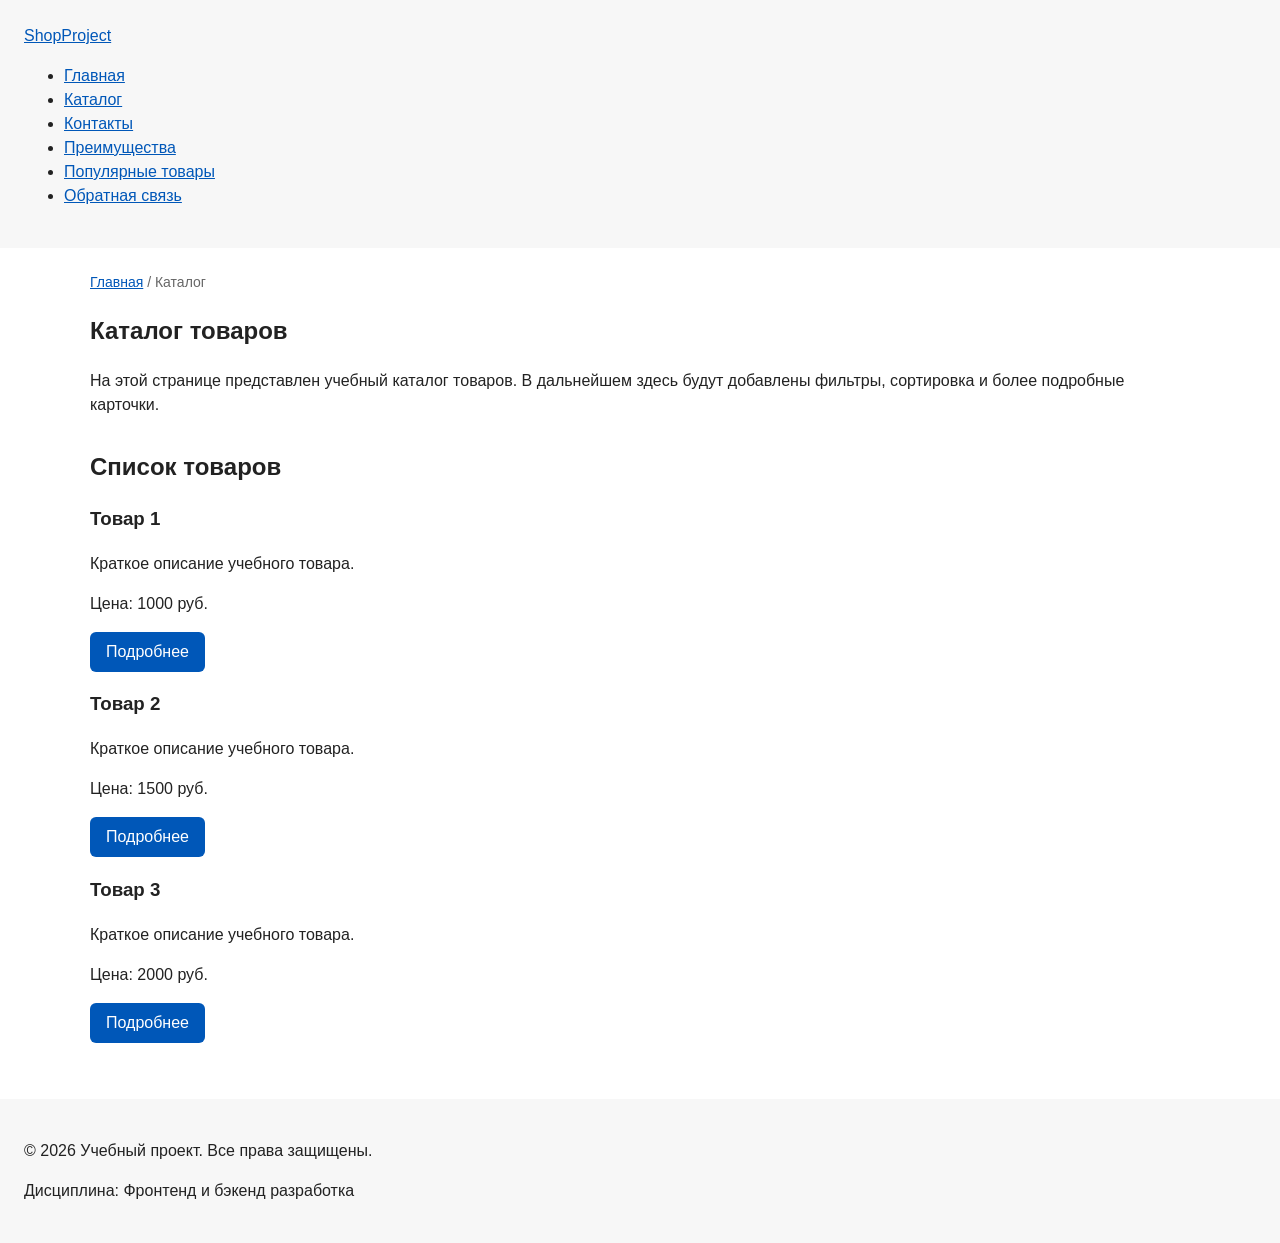
==== catalog.html @ a3698ce0 "feat: add multi-page structure navigation and anchors" ====
<!DOCTYPE html>
<html lang="ru">
<head>
  <meta charset="UTF-8">
  <meta name="viewport" content="width=device-width, initial-scale=1.0">
  <meta name="description" content="Каталог товаров учебного интернет-магазина.">
  <title>Каталог товаров — Учебный интернет-магазин</title>
  <link rel="stylesheet" href="css/style.css">
</head>
<body>
  <header>
    <div class="site-header">
      <a class="site-logo" href="index.html">ShopProject</a>

      <nav class="site-nav" aria-label="Основная навигация">
        <ul class="site-nav__list">
          <li><a href="index.html">Главная</a></li>
          <li><a href="catalog.html">Каталог</a></li>
          <li><a href="contacts.html">Контакты</a></li>
          <li><a href="index.html#advantages">Преимущества</a></li>
          <li><a href="index.html#popular">Популярные товары</a></li>
          <li><a href="index.html#contacts">Обратная связь</a></li>
        </ul>
      </nav>
    </div>
  </header>

  <main>
    <nav class="breadcrumbs" aria-label="Хлебные крошки">
      <a href="index.html">Главная</a>
      <span>Каталог</span>
    </nav>

    <section class="section">
      <h1>Каталог товаров</h1>
      <p>
        На этой странице представлен учебный каталог товаров.
        В дальнейшем здесь будут добавлены фильтры, сортировка и более
        подробные карточки.
      </p>
    </section>

    <section class="section">
      <h2>Список товаров</h2>

      <article class="product-card">
        <h3>Товар 1</h3>
        <p>Краткое описание учебного товара.</p>
        <p>Цена: 1000 руб.</p>
        <a class="button" href="index.html#popular">Подробнее</a>
      </article>

      <article class="product-card">
        <h3>Товар 2</h3>
        <p>Краткое описание учебного товара.</p>
        <p>Цена: 1500 руб.</p>
        <a class="button" href="index.html#popular">Подробнее</a>
      </article>

      <article class="product-card">
        <h3>Товар 3</h3>
        <p>Краткое описание учебного товара.</p>
        <p>Цена: 2000 руб.</p>
        <a class="button" href="index.html#popular">Подробнее</a>
      </article>
    </section>
  </main>

  <footer>
    <p>&copy; 2026 Учебный проект. Все права защищены.</p>
    <p>Дисциплина: Фронтенд и бэкенд разработка</p>
  </footer>
</body>
</html>
---- css/style.css ----
/* ===============================
   1. Переменные проекта
   =============================== */
:root {
  /* Основные цвета проекта */
  --color-bg: #ffffff;
  --color-text: #222222;
  --color-muted: #666666;
  --color-primary: #0057b8;
  --color-primary-dark: #003f86;
  --color-border: #dddddd;
  --color-surface: #f7f7f7;
  --color-surface-accent: #eef5ff;
  --color-danger: #b00020;
  --color-success: #168a2f;
  --color-success-bg: #eefaf0;
  --color-white: #ffffff;

  /* Отступы */
  --space-xs: 4px;
  --space-sm: 8px;
  --space-md: 16px;
  --space-lg: 24px;
  --space-xl: 32px;

  /* Скругления */
  --radius-sm: 6px;
  --radius-md: 8px;
  --radius-lg: 12px;

  /* Размеры */
  --container-width: 1100px;
}

/* ===============================
   2. Базовые стили
   =============================== */
* {
  box-sizing: border-box;
}

body {
  margin: 0;
  font-family: Arial, sans-serif;
  line-height: 1.5;
  color: var(--color-text);
  background-color: var(--color-bg);
}
header,
main,
footer {
  padding: var(--space-lg);
}
header {
  background-color: var(--color-surface);
}

footer {
  background-color: var(--color-surface);
}

/* ===============================
   3. Общие элементы интерфейса
   =============================== */
a {
  color: var(--color-primary);
}

a:hover {
  color: var(--color-primary-dark);
}

a:focus-visible {
  outline: 2px solid var(--color-primary);
  outline-offset: 3px;
}
.button {
  display: inline-block;
  padding: var(--space-sm) var(--space-md);
  color: var(--color-white);
  background-color: var(--color-primary);
  text-decoration: none;
  border: none;
  border-radius: var(--radius-sm);
  cursor: pointer;
}

.button:hover {
  background-color: var(--color-primary-dark);
}

.button:focus-visible {
  outline: 2px solid var(--color-primary);
  outline-offset: 3px;
}

.button:disabled {
  opacity: 0.6;
  cursor: not-allowed;
}

/* ===============================
   4. Компоненты страницы
   =============================== */
.hero {
  max-width: var(--container-width);
  margin: 0 auto var(--space-xl);
  padding: var(--space-xl) var(--space-lg);
  background-color: var(--color-surface-accent);
  border-radius: var(--radius-lg);
}

.section {
  max-width: var(--container-width);
  margin: 0 auto var(--space-xl);
}

.section h2 {
  margin-top: 0;
}
.aside-info {
  max-width: var(--container-width);
  margin: 0 auto var(--space-xl);
  padding: var(--space-md);
  border-left: 4px solid var(--color-primary);
  background-color: var(--color-surface);
}

/* ===============================
   5. Форма и модальное окно
   =============================== */

.order-dialog {
  width: min(100% - 32px, 560px);
  padding: var(--space-lg);
  border: none;
  border-radius: var(--radius-lg);
}

.order-dialog::backdrop {
  background-color: rgba(0, 0, 0, 0.5);
}

.form-field {
  margin-bottom: var(--space-md);
}

.form-field label {
  display: block;
  margin-bottom: var(--space-xs);
}

.form-field input,
.form-field select,
.form-field textarea {
  width: 100%;
  padding: 10px 12px;
  border: 1px solid var(--color-border);
  border-radius: var(--radius-sm);
  font: inherit;
}

.form-field input[type="checkbox"] {
  width: auto;
}

.form-field small {
  display: block;
  margin-top: var(--space-xs);
  color: var(--color-muted);
}
.form-field input:hover,
.form-field select:hover,
.form-field textarea:hover {
  border-color: var(--color-primary);
}

.form-field input:focus-visible,
.form-field select:focus-visible,
.form-field textarea:focus-visible,
.form-actions button:focus-visible {
  outline: 2px solid var(--color-primary);
  outline-offset: 3px;
}

[aria-invalid="true"] {
  border-color: var(--color-danger);
}
.success-message {
  max-width: var(--container-width);
  margin: var(--space-lg) auto;
  padding: var(--space-md);
  border-left: 4px solid var(--color-success);
  background-color: var(--color-success-bg);
}
.breadcrumbs {
  max-width: var(--container-width);
  margin: 0 auto var(--space-md);
  font-size: 14px;
  color: var(--color-muted);
}

.breadcrumbs a {
  color: var(--color-primary);
}

.breadcrumbs span::before {
  content: " / ";
  color: var(--color-muted);
}
html {
  scroll-behavior: smooth;
}
:target {
  outline: 2px dashed var(--color-primary);
  outline-offset: 4px;
}
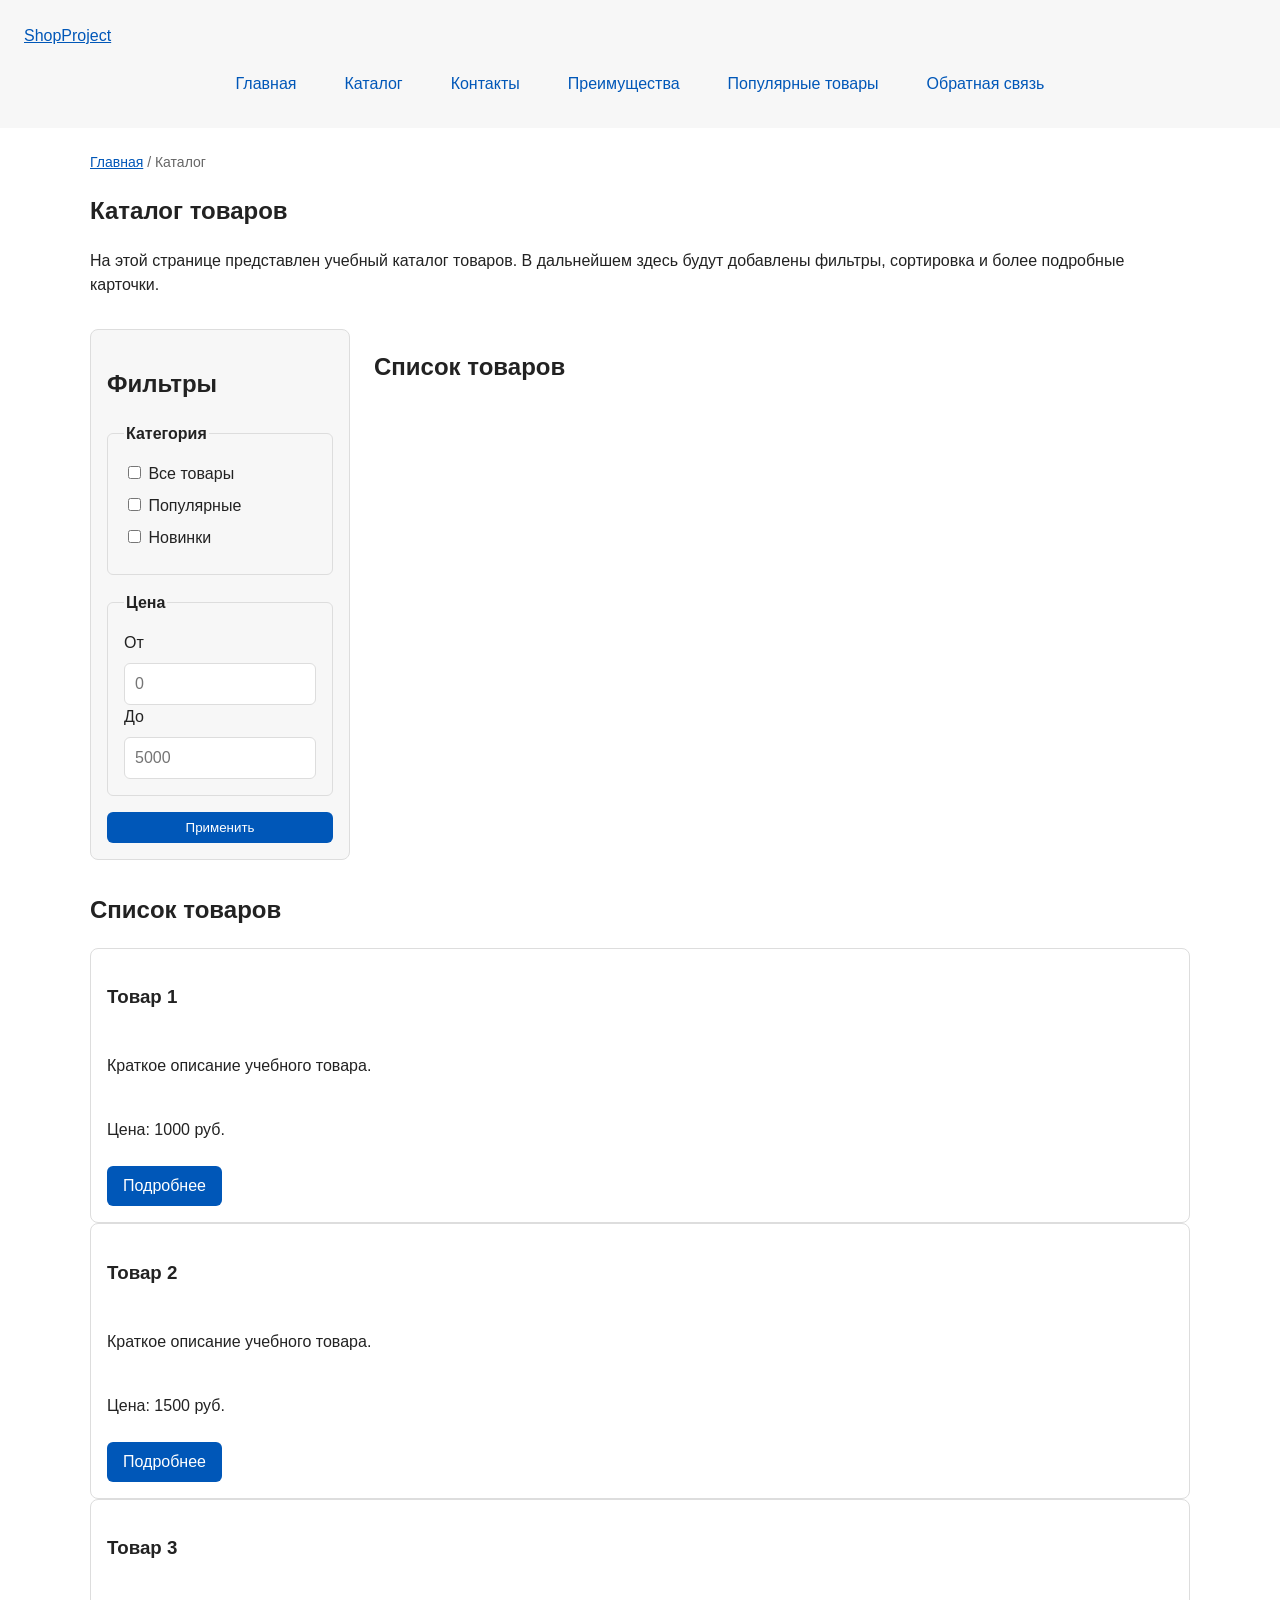
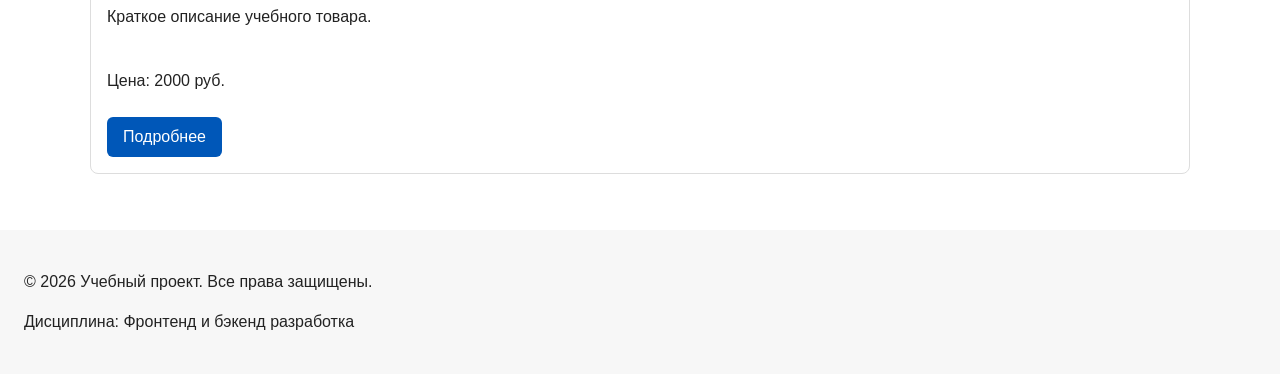
==== commit 77a008eb: "feat: add flex navigation and grid catalog layout" ====
--- a/catalog.html
+++ b/catalog.html
@@ -39,6 +39,51 @@
         подробные карточки.
       </p>
     </section>
+    <section class="catalog-layout">
+        <aside class="catalog-filters">
+            <h2>Фильтры</h2>
+
+            <form class="filters-form" action="#" method="get">
+            <fieldset>
+                <legend>Категория</legend>
+
+                <label>
+                <input type="checkbox" name="category" value="all">
+                Все товары
+                </label>
+
+                <label>
+                <input type="checkbox" name="category" value="popular">
+                Популярные
+                </label>
+
+                <label>
+                <input type="checkbox" name="category" value="new">
+                Новинки
+                </label>
+            </fieldset>
+
+            <fieldset>
+                <legend>Цена</legend>
+
+                <label for="price-from">От</label>
+                <input id="price-from" name="price-from" type="number" min="0" placeholder="0">
+
+                <label for="price-to">До</label>
+                <input id="price-to" name="price-to" type="number" min="0" placeholder="5000">
+            </fieldset>
+
+            <button class="button" type="submit">Применить</button>
+            </form>
+        </aside>
+    <section class="catalog-products">
+        <h2>Список товаров</h2>
+
+        <div class="products-grid">
+        <!-- Карточки товаров -->
+        </div>
+    </section>
+    </section>
 
     <section class="section">
       <h2>Список товаров</h2>
--- a/css/style.css
+++ b/css/style.css
@@ -215,3 +215,93 @@
   outline: 2px dashed var(--color-primary);
   outline-offset: 4px;
 }
+.site-nav__list {
+  display: flex;
+  flex-wrap: wrap;
+  justify-content: center;
+  align-items: center;
+  gap: var(--space-md);
+  padding: 0;
+  margin: var(--space-md) 0 0;
+  list-style: none;
+}
+.site-nav__list a {
+  display: inline-block;
+  padding: var(--space-sm) var(--space-md);
+  color: var(--color-primary);
+  text-decoration: none;
+  border-radius: var(--radius-sm);
+}
+
+.site-nav__list a:hover {
+  color: var(--color-white);
+  background-color: var(--color-primary);
+}
+.products-grid {
+  display: grid;
+  grid-template-columns: repeat(3, 1fr);
+  gap: var(--space-lg);
+}
+.product-card {
+  display: flex;
+  flex-direction: column;
+  gap: var(--space-sm);
+  margin-bottom: 0;
+  padding: var(--space-md);
+  border: 1px solid var(--color-border);
+  border-radius: var(--radius-md);
+  background-color: var(--color-bg);
+}
+
+.product-card .button {
+  margin-top: auto;
+  align-self: flex-start;
+}
+.catalog-layout {
+  max-width: var(--container-width);
+  margin: 0 auto var(--space-xl);
+  display: grid;
+  grid-template-columns: 260px 1fr;
+  grid-template-areas: "filters products";
+  gap: var(--space-lg);
+}
+
+.catalog-filters {
+  grid-area: filters;
+  padding: var(--space-md);
+  border: 1px solid var(--color-border);
+  border-radius: var(--radius-md);
+  background-color: var(--color-surface);
+}
+
+.catalog-products {
+  grid-area: products;
+}
+.filters-form {
+  display: grid;
+  gap: var(--space-md);
+}
+
+.filters-form fieldset {
+  margin: 0;
+  padding: var(--space-md);
+  border: 1px solid var(--color-border);
+  border-radius: var(--radius-sm);
+}
+
+.filters-form legend {
+  font-weight: 700;
+}
+
+.filters-form label {
+  display: block;
+  margin-bottom: var(--space-sm);
+}
+
+.filters-form input[type="number"] {
+  width: 100%;
+  padding: 8px 10px;
+  border: 1px solid var(--color-border);
+  border-radius: var(--radius-sm);
+  font: inherit;
+}
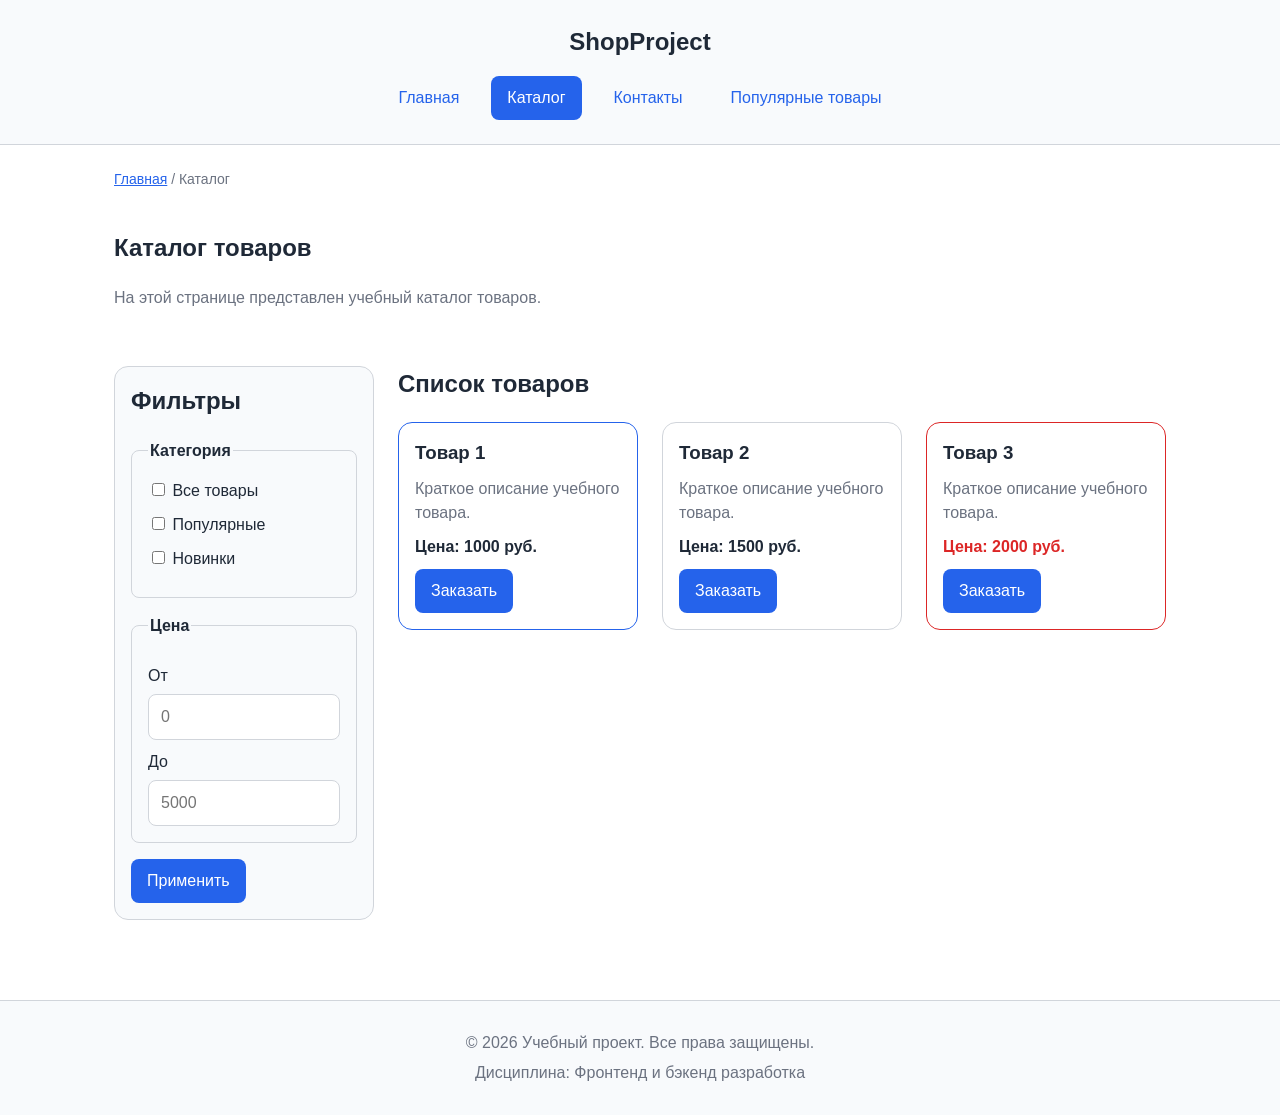
==== commit 3585d90c: "refactor: apply BEM naming to CSS classes" ====
--- a/catalog.html
+++ b/catalog.html
@@ -6,114 +6,146 @@
   <meta name="description" content="Каталог товаров учебного интернет-магазина.">
   <title>Каталог товаров — Учебный интернет-магазин</title>
   <link rel="stylesheet" href="css/style.css">
+  <script src="js/main.js" defer></script>
 </head>
 <body>
-  <header>
-    <div class="site-header">
-      <a class="site-logo" href="index.html">ShopProject</a>
-
+  <header class="site-header">
+    <div class="site-header__inner">
+      <a class="site-header__logo" href="index.html">ShopProject</a>
       <nav class="site-nav" aria-label="Основная навигация">
         <ul class="site-nav__list">
-          <li><a href="index.html">Главная</a></li>
-          <li><a href="catalog.html">Каталог</a></li>
-          <li><a href="contacts.html">Контакты</a></li>
-          <li><a href="index.html#advantages">Преимущества</a></li>
-          <li><a href="index.html#popular">Популярные товары</a></li>
-          <li><a href="index.html#contacts">Обратная связь</a></li>
+          <li class="site-nav__item"><a class="site-nav__link" href="index.html">Главная</a></li>
+          <li class="site-nav__item"><a class="site-nav__link site-nav__link--active" href="catalog.html">Каталог</a></li>
+          <li class="site-nav__item"><a class="site-nav__link" href="contacts.html">Контакты</a></li>
+          <li class="site-nav__item"><a class="site-nav__link" href="index.html#popular">Популярные товары</a></li>
         </ul>
       </nav>
     </div>
   </header>
-
   <main>
     <nav class="breadcrumbs" aria-label="Хлебные крошки">
-      <a href="index.html">Главная</a>
-      <span>Каталог</span>
+      <a class="breadcrumbs__link" href="index.html">Главная</a>
+      <span class="breadcrumbs__current">Каталог</span>
     </nav>
 
     <section class="section">
-      <h1>Каталог товаров</h1>
-      <p>
-        На этой странице представлен учебный каталог товаров.
-        В дальнейшем здесь будут добавлены фильтры, сортировка и более
-        подробные карточки.
-      </p>
-    </section>
-    <section class="catalog-layout">
-        <aside class="catalog-filters">
-            <h2>Фильтры</h2>
-
-            <form class="filters-form" action="#" method="get">
-            <fieldset>
-                <legend>Категория</legend>
-
-                <label>
-                <input type="checkbox" name="category" value="all">
-                Все товары
-                </label>
-
-                <label>
-                <input type="checkbox" name="category" value="popular">
-                Популярные
-                </label>
-
-                <label>
-                <input type="checkbox" name="category" value="new">
-                Новинки
-                </label>
-            </fieldset>
-
-            <fieldset>
-                <legend>Цена</legend>
-
-                <label for="price-from">От</label>
-                <input id="price-from" name="price-from" type="number" min="0" placeholder="0">
-
-                <label for="price-to">До</label>
-                <input id="price-to" name="price-to" type="number" min="0" placeholder="5000">
-            </fieldset>
-
-            <button class="button" type="submit">Применить</button>
-            </form>
-        </aside>
-    <section class="catalog-products">
-        <h2>Список товаров</h2>
-
-        <div class="products-grid">
-        <!-- Карточки товаров -->
-        </div>
-    </section>
+      <h1 class="section__title">Каталог товаров</h1>
+      <p class="section__text">На этой странице представлен учебный каталог товаров.</p>
     </section>
 
-    <section class="section">
-      <h2>Список товаров</h2>
+    <section class="catalog-layout">
+      <aside class="catalog-filters">
+        <h2 class="catalog-filters__title">Фильтры</h2>
+        <form class="catalog-filters__form" action="#" method="get">
+          <fieldset class="catalog-filters__group">
+            <legend class="catalog-filters__legend">Категория</legend>
+            <label class="catalog-filters__option"><input class="catalog-filters__checkbox" type="checkbox" name="category" value="all"> Все товары</label>
+            <label class="catalog-filters__option"><input class="catalog-filters__checkbox" type="checkbox" name="category" value="popular"> Популярные</label>
+            <label class="catalog-filters__option"><input class="catalog-filters__checkbox" type="checkbox" name="category" value="new"> Новинки</label>
+          </fieldset>
+          <fieldset class="catalog-filters__group">
+            <legend class="catalog-filters__legend">Цена</legend>
+            <label class="catalog-filters__label" for="price-from">От</label>
+            <input class="catalog-filters__input" id="price-from" name="price-from" type="number" min="0" placeholder="0">
+            <label class="catalog-filters__label" for="price-to">До</label>
+            <input class="catalog-filters__input" id="price-to" name="price-to" type="number" min="0" placeholder="5000">
+          </fieldset>
+          <button class="button button--primary" type="submit">Применить</button>
+        </form>
+      </aside>
 
-      <article class="product-card">
-        <h3>Товар 1</h3>
-        <p>Краткое описание учебного товара.</p>
-        <p>Цена: 1000 руб.</p>
-        <a class="button" href="index.html#popular">Подробнее</a>
-      </article>
-
-      <article class="product-card">
-        <h3>Товар 2</h3>
-        <p>Краткое описание учебного товара.</p>
-        <p>Цена: 1500 руб.</p>
-        <a class="button" href="index.html#popular">Подробнее</a>
-      </article>
-
-      <article class="product-card">
-        <h3>Товар 3</h3>
-        <p>Краткое описание учебного товара.</p>
-        <p>Цена: 2000 руб.</p>
-        <a class="button" href="index.html#popular">Подробнее</a>
-      </article>
+      <section class="catalog-products">
+        <h2 class="catalog-products__title">Список товаров</h2>
+        <div class="products-grid">
+          <article class="product-card product-card--featured">
+            <h3 class="product-card__title">Товар 1</h3>
+            <p class="product-card__description">Краткое описание учебного товара.</p>
+            <p class="product-card__price">Цена: 1000 руб.</p>
+            <button class="button button--primary product-card__button" type="button" data-product="Товар 1">Заказать</button>
+          </article>
+          <article class="product-card">
+            <h3 class="product-card__title">Товар 2</h3>
+            <p class="product-card__description">Краткое описание учебного товара.</p>
+            <p class="product-card__price">Цена: 1500 руб.</p>
+            <button class="button button--primary product-card__button" type="button" data-product="Товар 2">Заказать</button>
+          </article>
+          <article class="product-card product-card--discount">
+            <h3 class="product-card__title">Товар 3</h3>
+            <p class="product-card__description">Краткое описание учебного товара.</p>
+            <p class="product-card__price">Цена: 2000 руб.</p>
+            <button class="button button--primary product-card__button" type="button" data-product="Товар 3">Заказать</button>
+          </article>
+        </div>
+      </section>
     </section>
   </main>
+  <footer class="site-footer" id="contacts">
+    <div class="site-footer__inner">
+      <p class="site-footer__text">&copy; 2026 Учебный проект. Все права защищены.</p>
+      <p class="site-footer__text">Дисциплина: Фронтенд и бэкенд разработка</p>
+    </div>
+  </footer>
+  <dialog class="order-dialog" id="order-dialog" aria-labelledby="order-dialog-title">
+    <h2 class="order-dialog__title" id="order-dialog-title">Оформление заявки</h2>
+    <form class="order-form" id="order-form" action="#" method="post" novalidate>
+      <input id="selected-product" name="selected-product" type="hidden">
 
-  <footer>
-    <p>&copy; 2026 Учебный проект. Все права защищены.</p>
-    <p>Дисциплина: Фронтенд и бэкенд разработка</p>
-  </footer>
+      <div class="order-form__field">
+        <label class="order-form__label" for="order-name">Имя</label>
+        <input class="order-form__input" id="order-name" name="name" type="text"
+               placeholder="Введите ваше имя" minlength="2" autocomplete="given-name" required>
+      </div>
+
+      <div class="order-form__field">
+        <label class="order-form__label" for="order-email">E-mail</label>
+        <input class="order-form__input" id="order-email" name="email" type="email"
+               placeholder="example@mail.ru" autocomplete="email" required>
+      </div>
+
+      <div class="order-form__field">
+        <label class="order-form__label" for="order-phone">Телефон</label>
+        <input class="order-form__input" id="order-phone" name="phone" type="tel"
+               inputmode="tel" placeholder="+7 (900) 000-00-00"
+               pattern="^\+7 \(\d{3}\) \d{3}-\d{2}-\d{2}$" required>
+        <small class="order-form__hint">Формат: +7 (900) 000-00-00</small>
+      </div>
+
+      <div class="order-form__field">
+        <label class="order-form__label" for="order-date">Дата связи</label>
+        <input class="order-form__input" id="order-date" name="date" type="date">
+      </div>
+
+      <div class="order-form__field">
+        <label class="order-form__label" for="order-topic">Тема заявки</label>
+        <select class="order-form__select" id="order-topic" name="topic" required>
+          <option value="">Выберите тему</option>
+          <option value="product">Заказ товара</option>
+          <option value="consultation">Консультация</option>
+          <option value="delivery">Доставка</option>
+        </select>
+      </div>
+
+      <div class="order-form__field">
+        <label class="order-form__label" for="order-comment">Комментарий</label>
+        <textarea class="order-form__textarea" id="order-comment" name="comment" rows="4"
+                  placeholder="Укажите дополнительную информацию"></textarea>
+      </div>
+
+      <div class="order-form__field order-form__field--checkbox">
+        <label class="order-form__checkbox-label">
+          <input class="order-form__checkbox" id="order-agreement" name="agreement"
+                 type="checkbox" required>
+          Я согласен на обработку данных
+        </label>
+      </div>
+
+      <div class="order-form__actions">
+        <button class="button button--secondary" type="button" id="close-order-dialog">Закрыть</button>
+        <button class="button button--primary" type="submit">Отправить заявку</button>
+      </div>
+    </form>
+  </dialog>
+
+  <p class="success-message" id="success-message" hidden>Форма успешно отправлена!</p>
 </body>
 </html>
--- a/css/style.css
+++ b/css/style.css
@@ -1,220 +1,56 @@
-/* ===============================
-   1. Переменные проекта
-   =============================== */
 :root {
-  /* Основные цвета проекта */
+  --color-primary: #2563eb;
+  --color-primary-dark: #1d4ed8;
+  --color-danger: #dc2626;
+  --color-text: #1f2937;
+  --color-muted: #6b7280;
   --color-bg: #ffffff;
-  --color-text: #222222;
-  --color-muted: #666666;
-  --color-primary: #0057b8;
-  --color-primary-dark: #003f86;
-  --color-border: #dddddd;
-  --color-surface: #f7f7f7;
-  --color-surface-accent: #eef5ff;
-  --color-danger: #b00020;
-  --color-success: #168a2f;
-  --color-success-bg: #eefaf0;
+  --color-surface: #f8fafc;
+  --color-border: #d1d5db;
   --color-white: #ffffff;
-
-  /* Отступы */
-  --space-xs: 4px;
-  --space-sm: 8px;
+  --container-width: 1100px;
+  --space-xs: 6px;
+  --space-sm: 10px;
   --space-md: 16px;
   --space-lg: 24px;
-  --space-xl: 32px;
-
-  /* Скругления */
-  --radius-sm: 6px;
-  --radius-md: 8px;
-  --radius-lg: 12px;
-
-  /* Размеры */
-  --container-width: 1100px;
-}
-
-/* ===============================
-   2. Базовые стили
-   =============================== */
-* {
-  box-sizing: border-box;
-}
+  --space-xl: 40px;
+  --radius-sm: 8px;
+  --radius-md: 14px;
+  --radius-lg: 20px;
+}
+
+* { box-sizing: border-box; }
+
+html { scroll-behavior: smooth; }
 
 body {
   margin: 0;
-  font-family: Arial, sans-serif;
+  font-family: Arial, Helvetica, sans-serif;
   line-height: 1.5;
   color: var(--color-text);
   background-color: var(--color-bg);
 }
-header,
-main,
-footer {
-  padding: var(--space-lg);
-}
-header {
-  background-color: var(--color-surface);
-}
-
-footer {
-  background-color: var(--color-surface);
-}
-
-/* ===============================
-   3. Общие элементы интерфейса
-   =============================== */
-a {
-  color: var(--color-primary);
-}
-
-a:hover {
-  color: var(--color-primary-dark);
-}
-
-a:focus-visible {
-  outline: 2px solid var(--color-primary);
-  outline-offset: 3px;
-}
-.button {
-  display: inline-block;
-  padding: var(--space-sm) var(--space-md);
-  color: var(--color-white);
-  background-color: var(--color-primary);
+
+.site-header {
+  background-color: var(--color-surface);
+  border-bottom: 1px solid var(--color-border);
+}
+
+.site-header__inner {
+  max-width: var(--container-width);
+  margin: 0 auto;
+  padding: var(--space-lg);
+}
+
+.site-header__logo {
+  display: block;
+  text-align: center;
+  font-size: 24px;
+  font-weight: 700;
+  color: var(--color-text);
   text-decoration: none;
-  border: none;
-  border-radius: var(--radius-sm);
-  cursor: pointer;
-}
-
-.button:hover {
-  background-color: var(--color-primary-dark);
-}
-
-.button:focus-visible {
-  outline: 2px solid var(--color-primary);
-  outline-offset: 3px;
-}
-
-.button:disabled {
-  opacity: 0.6;
-  cursor: not-allowed;
-}
-
-/* ===============================
-   4. Компоненты страницы
-   =============================== */
-.hero {
-  max-width: var(--container-width);
-  margin: 0 auto var(--space-xl);
-  padding: var(--space-xl) var(--space-lg);
-  background-color: var(--color-surface-accent);
-  border-radius: var(--radius-lg);
-}
-
-.section {
-  max-width: var(--container-width);
-  margin: 0 auto var(--space-xl);
-}
-
-.section h2 {
-  margin-top: 0;
-}
-.aside-info {
-  max-width: var(--container-width);
-  margin: 0 auto var(--space-xl);
-  padding: var(--space-md);
-  border-left: 4px solid var(--color-primary);
-  background-color: var(--color-surface);
-}
-
-/* ===============================
-   5. Форма и модальное окно
-   =============================== */
-
-.order-dialog {
-  width: min(100% - 32px, 560px);
-  padding: var(--space-lg);
-  border: none;
-  border-radius: var(--radius-lg);
-}
-
-.order-dialog::backdrop {
-  background-color: rgba(0, 0, 0, 0.5);
-}
-
-.form-field {
-  margin-bottom: var(--space-md);
-}
-
-.form-field label {
-  display: block;
-  margin-bottom: var(--space-xs);
-}
-
-.form-field input,
-.form-field select,
-.form-field textarea {
-  width: 100%;
-  padding: 10px 12px;
-  border: 1px solid var(--color-border);
-  border-radius: var(--radius-sm);
-  font: inherit;
-}
-
-.form-field input[type="checkbox"] {
-  width: auto;
-}
-
-.form-field small {
-  display: block;
-  margin-top: var(--space-xs);
-  color: var(--color-muted);
-}
-.form-field input:hover,
-.form-field select:hover,
-.form-field textarea:hover {
-  border-color: var(--color-primary);
-}
-
-.form-field input:focus-visible,
-.form-field select:focus-visible,
-.form-field textarea:focus-visible,
-.form-actions button:focus-visible {
-  outline: 2px solid var(--color-primary);
-  outline-offset: 3px;
-}
-
-[aria-invalid="true"] {
-  border-color: var(--color-danger);
-}
-.success-message {
-  max-width: var(--container-width);
-  margin: var(--space-lg) auto;
-  padding: var(--space-md);
-  border-left: 4px solid var(--color-success);
-  background-color: var(--color-success-bg);
-}
-.breadcrumbs {
-  max-width: var(--container-width);
-  margin: 0 auto var(--space-md);
-  font-size: 14px;
-  color: var(--color-muted);
-}
-
-.breadcrumbs a {
-  color: var(--color-primary);
-}
-
-.breadcrumbs span::before {
-  content: " / ";
-  color: var(--color-muted);
-}
-html {
-  scroll-behavior: smooth;
-}
-:target {
-  outline: 2px dashed var(--color-primary);
-  outline-offset: 4px;
-}
+}
+
 .site-nav__list {
   display: flex;
   flex-wrap: wrap;
@@ -225,7 +61,8 @@
   margin: var(--space-md) 0 0;
   list-style: none;
 }
-.site-nav__list a {
+
+.site-nav__link {
   display: inline-block;
   padding: var(--space-sm) var(--space-md);
   color: var(--color-primary);
@@ -233,75 +70,195 @@
   border-radius: var(--radius-sm);
 }
 
-.site-nav__list a:hover {
+.site-nav__link:hover,
+.site-nav__link--active {
   color: var(--color-white);
   background-color: var(--color-primary);
 }
+
+.site-nav__link:focus-visible,
+.button:focus-visible,
+.order-form__input:focus-visible,
+.order-form__select:focus-visible,
+.order-form__textarea:focus-visible,
+.catalog-filters__input:focus-visible {
+  outline: 2px solid var(--color-primary);
+  outline-offset: 3px;
+}
+
+.hero,
+.section,
+.student-info,
+.catalog-layout,
+.breadcrumbs {
+  max-width: var(--container-width);
+  margin-left: auto;
+  margin-right: auto;
+}
+
+.hero {
+  padding: 64px var(--space-lg);
+  text-align: center;
+  background-color: var(--color-surface);
+  border-radius: 0 0 var(--radius-lg) var(--radius-lg);
+}
+
+.hero__title { margin: 0 0 var(--space-md); }
+.hero__text { max-width: 720px; margin: 0 auto var(--space-lg); color: var(--color-muted); }
+
+.section { padding: var(--space-xl) var(--space-lg); }
+.section__title { margin-top: 0; }
+.section__text { color: var(--color-muted); }
+
+.advantages-list,
+.contacts-list { padding-left: var(--space-lg); }
+.advantages-list__item,
+.contacts-list__item { margin-bottom: var(--space-xs); }
+
 .products-grid {
   display: grid;
   grid-template-columns: repeat(3, 1fr);
   gap: var(--space-lg);
 }
+
 .product-card {
   display: flex;
   flex-direction: column;
   gap: var(--space-sm);
-  margin-bottom: 0;
   padding: var(--space-md);
   border: 1px solid var(--color-border);
   border-radius: var(--radius-md);
   background-color: var(--color-bg);
 }
 
-.product-card .button {
-  margin-top: auto;
-  align-self: flex-start;
-}
+.product-card:hover,
+.product-card--featured { border-color: var(--color-primary); }
+.product-card--discount { border-color: var(--color-danger); }
+.product-card__title,
+.product-card__description,
+.product-card__price { margin: 0; }
+.product-card__description { color: var(--color-muted); }
+.product-card__price { font-weight: 700; }
+.product-card--discount .product-card__price { color: var(--color-danger); }
+.product-card__button { margin-top: auto; align-self: flex-start; }
+
+.student-info {
+  margin-bottom: var(--space-xl);
+  padding: var(--space-lg);
+  background-color: var(--color-surface);
+  border-radius: var(--radius-md);
+}
+.student-info__title { margin-top: 0; }
+.student-info__text { margin-bottom: 0; color: var(--color-muted); }
+
+.breadcrumbs {
+  padding: var(--space-lg) var(--space-lg) 0;
+  font-size: 14px;
+  color: var(--color-muted);
+}
+.breadcrumbs__link { color: var(--color-primary); }
+.breadcrumbs__current::before { content: " / "; color: var(--color-muted); }
+
 .catalog-layout {
-  max-width: var(--container-width);
-  margin: 0 auto var(--space-xl);
   display: grid;
   grid-template-columns: 260px 1fr;
-  grid-template-areas: "filters products";
   gap: var(--space-lg);
+  padding: 0 var(--space-lg) var(--space-xl);
 }
 
 .catalog-filters {
-  grid-area: filters;
+  align-self: start;
   padding: var(--space-md);
   border: 1px solid var(--color-border);
   border-radius: var(--radius-md);
   background-color: var(--color-surface);
 }
-
-.catalog-products {
-  grid-area: products;
-}
-.filters-form {
-  display: grid;
-  gap: var(--space-md);
-}
-
-.filters-form fieldset {
-  margin: 0;
-  padding: var(--space-md);
-  border: 1px solid var(--color-border);
-  border-radius: var(--radius-sm);
-}
-
-.filters-form legend {
-  font-weight: 700;
-}
-
-.filters-form label {
-  display: block;
-  margin-bottom: var(--space-sm);
-}
-
-.filters-form input[type="number"] {
+.catalog-filters__title,
+.catalog-products__title { margin-top: 0; }
+.catalog-filters__group {
+  margin: 0 0 var(--space-md);
+  padding: var(--space-md);
+  border: 1px solid var(--color-border);
+  border-radius: var(--radius-sm);
+}
+.catalog-filters__legend { font-weight: 700; }
+.catalog-filters__option { display: block; margin-bottom: var(--space-sm); }
+.catalog-filters__label { display: block; margin: var(--space-sm) 0 var(--space-xs); }
+.catalog-filters__input {
   width: 100%;
-  padding: 8px 10px;
+  padding: 10px 12px;
   border: 1px solid var(--color-border);
   border-radius: var(--radius-sm);
   font: inherit;
 }
+
+.button {
+  display: inline-block;
+  padding: var(--space-sm) var(--space-md);
+  border: none;
+  border-radius: var(--radius-sm);
+  font: inherit;
+  text-decoration: none;
+  cursor: pointer;
+}
+.button--primary { color: var(--color-white); background-color: var(--color-primary); }
+.button--primary:hover { background-color: var(--color-primary-dark); }
+.button--secondary { color: var(--color-primary); background-color: transparent; border: 1px solid var(--color-primary); }
+.button--secondary:hover { color: var(--color-white); background-color: var(--color-primary); }
+.button:disabled,
+.button--disabled { opacity: 0.6; cursor: not-allowed; }
+
+.order-dialog {
+  width: min(100% - 32px, 560px);
+  padding: var(--space-lg);
+  border: none;
+  border-radius: var(--radius-lg);
+}
+.order-dialog::backdrop { background-color: rgba(0, 0, 0, 0.5); }
+.order-dialog__title { margin-top: 0; }
+
+.order-form__field { margin-bottom: var(--space-md); }
+.order-form__label { display: block; margin-bottom: var(--space-xs); }
+.order-form__input,
+.order-form__select,
+.order-form__textarea {
+  width: 100%;
+  padding: 10px 12px;
+  border: 1px solid var(--color-border);
+  border-radius: var(--radius-sm);
+  font: inherit;
+}
+.order-form__input:hover,
+.order-form__select:hover,
+.order-form__textarea:hover { border-color: var(--color-primary); }
+.order-form__textarea { resize: vertical; }
+.order-form__hint { display: block; margin-top: var(--space-xs); color: var(--color-muted); }
+.order-form__checkbox-label { display: flex; gap: var(--space-sm); align-items: center; }
+.order-form__actions { display: flex; gap: var(--space-md); margin-top: var(--space-lg); }
+
+.success-message {
+  max-width: var(--container-width);
+  margin: var(--space-lg) auto;
+  padding: var(--space-md);
+  text-align: center;
+  border: 1px solid var(--color-primary);
+  border-radius: var(--radius-sm);
+}
+
+.site-footer {
+  margin-top: var(--space-xl);
+  background-color: var(--color-surface);
+  border-top: 1px solid var(--color-border);
+}
+.site-footer__inner {
+  max-width: var(--container-width);
+  margin: 0 auto;
+  padding: var(--space-lg);
+  text-align: center;
+}
+.site-footer__text { margin: var(--space-xs) 0; color: var(--color-muted); }
+
+@media (max-width: 800px) {
+  .products-grid { grid-template-columns: 1fr; }
+  .catalog-layout { grid-template-columns: 1fr; }
+}
